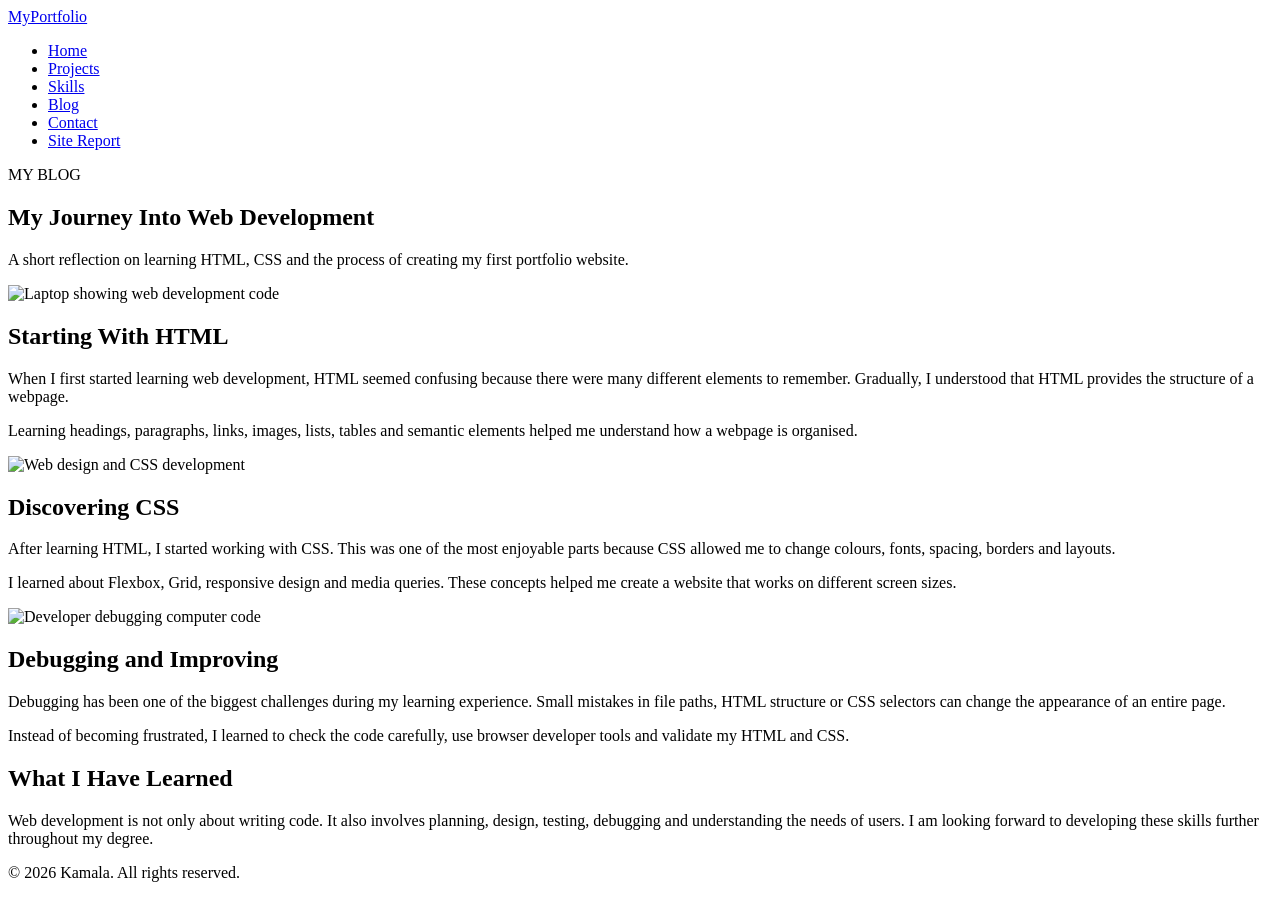
==== blog.html @ 98868a3c "My blog" ====
<!DOCTYPE html>
<html lang="en">
<head>
    <meta charset="UTF-8">
    <meta name="viewport" content="width=device-width, initial-scale=1.0">
    <meta name="description" content="A blog about my journey into web development.">
    <title>Blog | My Portfolio</title>
    <link rel="stylesheet" href="style.css">
</head>

<body>

<header class="site-header">

    <a class="logo" href="index.html">MyPortfolio</a>

    <nav aria-label="Main navigation">
        <ul class="nav-list">
            <li><a href="index.html">Home</a></li>
            <li><a href="project.html">Projects</a></li>
            <li><a href="skills.html">Skills</a></li>
            <li><a class="active" href="blog.html">Blog</a></li>
            <li><a href="contact.html">Contact</a></li>
            <li><a href="sitereport.html">Site Report</a></li>
        </ul>
    </nav>

</header>


<main>

    <section class="page-heading">

        <p class="small-heading">MY BLOG</p>

        <h1>My Journey Into Web Development</h1>

        <p>
            A short reflection on learning HTML, CSS and the process
            of creating my first portfolio website.
        </p>

    </section>


    <article class="blog-post">

        <img src="blog1.PNG"
             alt="Laptop showing web development code"
             class="blog-image">

        <div class="blog-content">

            <h2>Starting With HTML</h2>

            <p>
                When I first started learning web development,
                HTML seemed confusing because there were many
                different elements to remember. Gradually, I
                understood that HTML provides the structure of
                a webpage.
            </p>

            <p>
                Learning headings, paragraphs, links, images,
                lists, tables and semantic elements helped me
                understand how a webpage is organised.
            </p>

        </div>

    </article>


    <article class="blog-post reverse">

        <img src="blog2.PNG"
             alt="Web design and CSS development"
             class="blog-image">

        <div class="blog-content">

            <h2>Discovering CSS</h2>

            <p>
                After learning HTML, I started working with CSS.
                This was one of the most enjoyable parts because
                CSS allowed me to change colours, fonts, spacing,
                borders and layouts.
            </p>

            <p>
                I learned about Flexbox, Grid, responsive design
                and media queries. These concepts helped me create
                a website that works on different screen sizes.
            </p>

        </div>

    </article>


    <article class="blog-post">

        <img src="blog3.PNG"
             alt="Developer debugging computer code"
             class="blog-image">

        <div class="blog-content">

            <h2>Debugging and Improving</h2>

            <p>
                Debugging has been one of the biggest challenges
                during my learning experience. Small mistakes in
                file paths, HTML structure or CSS selectors can
                change the appearance of an entire page.
            </p>

            <p>
                Instead of becoming frustrated, I learned to check
                the code carefully, use browser developer tools
                and validate my HTML and CSS.
            </p>

        </div>

    </article>


    <section class="blog-conclusion">

        <h2>What I Have Learned</h2>

        <p>
            Web development is not only about writing code. It also
            involves planning, design, testing, debugging and
            understanding the needs of users. I am looking forward
            to developing these skills further throughout my degree.
        </p>

    </section>

</main>


<footer class="site-footer">

    <p>&copy; 2026 Kamala. All rights reserved.</p>

</footer>

</body>
</html>
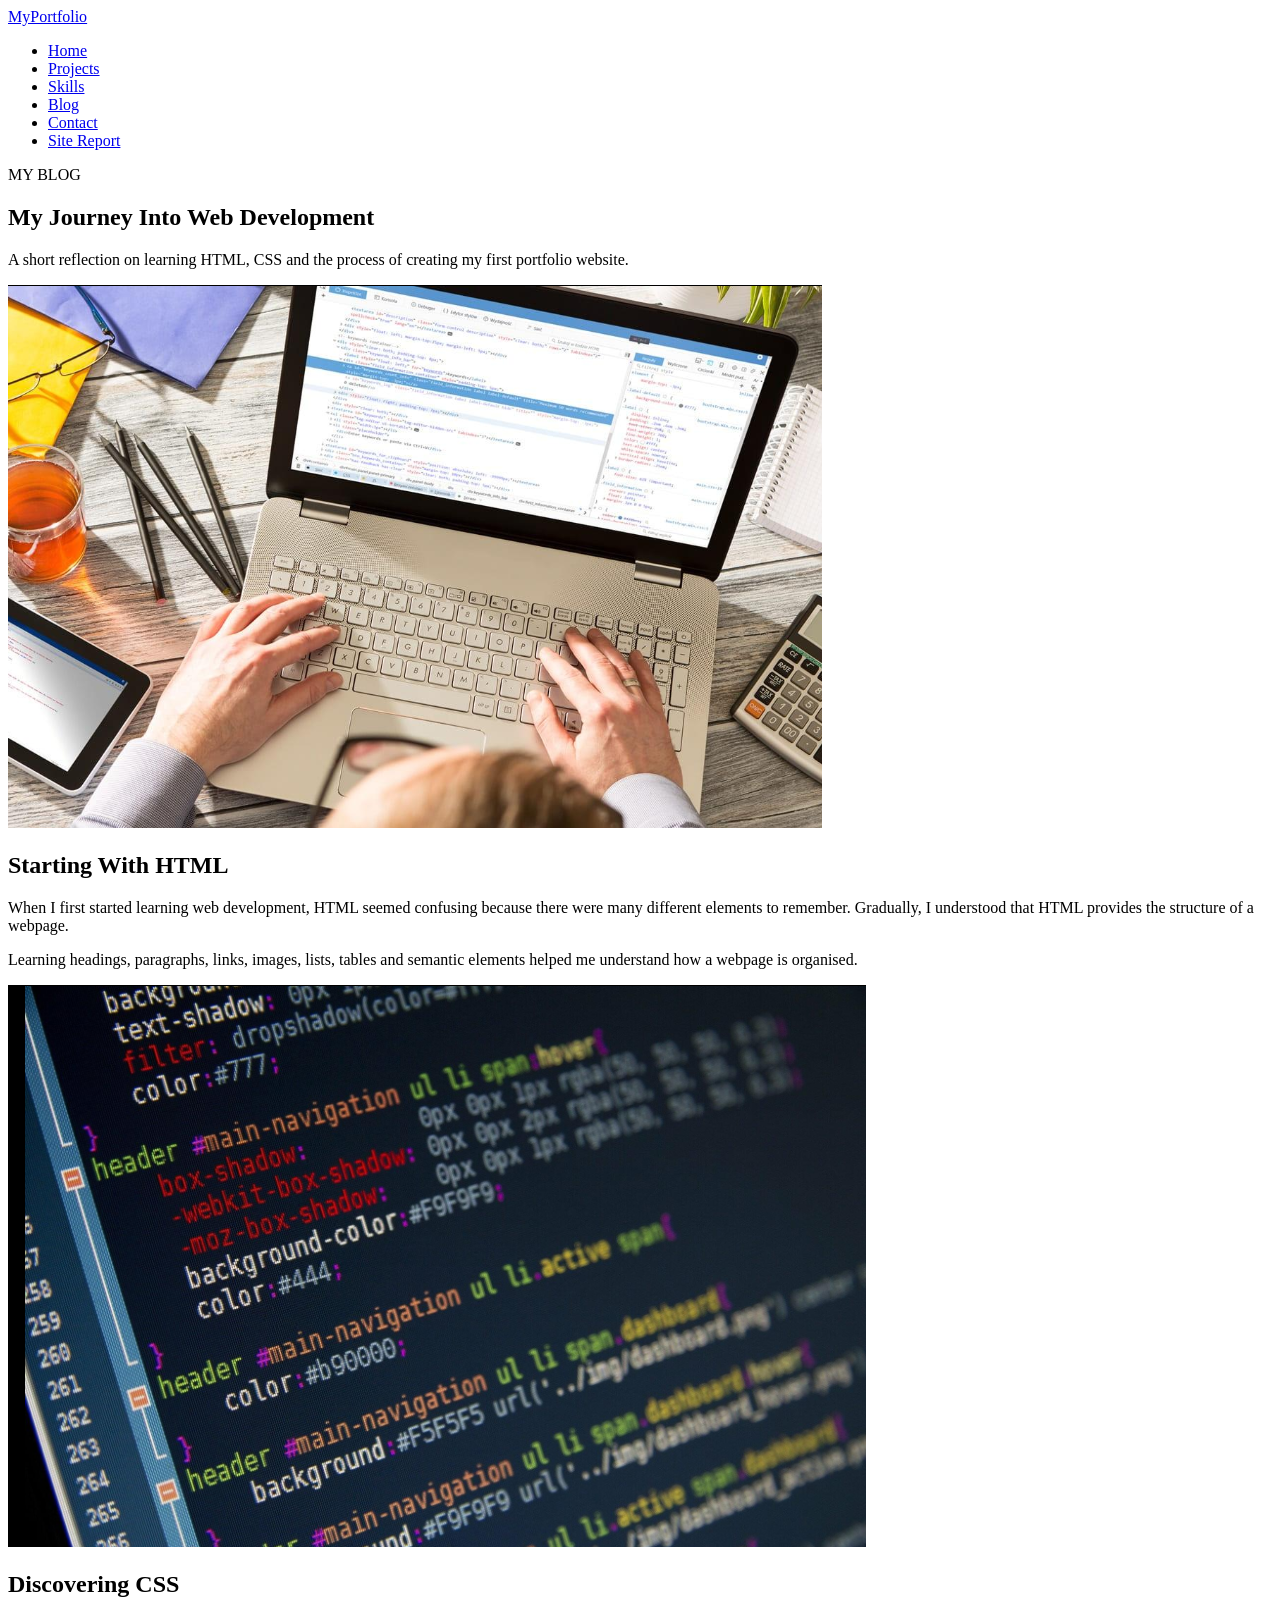
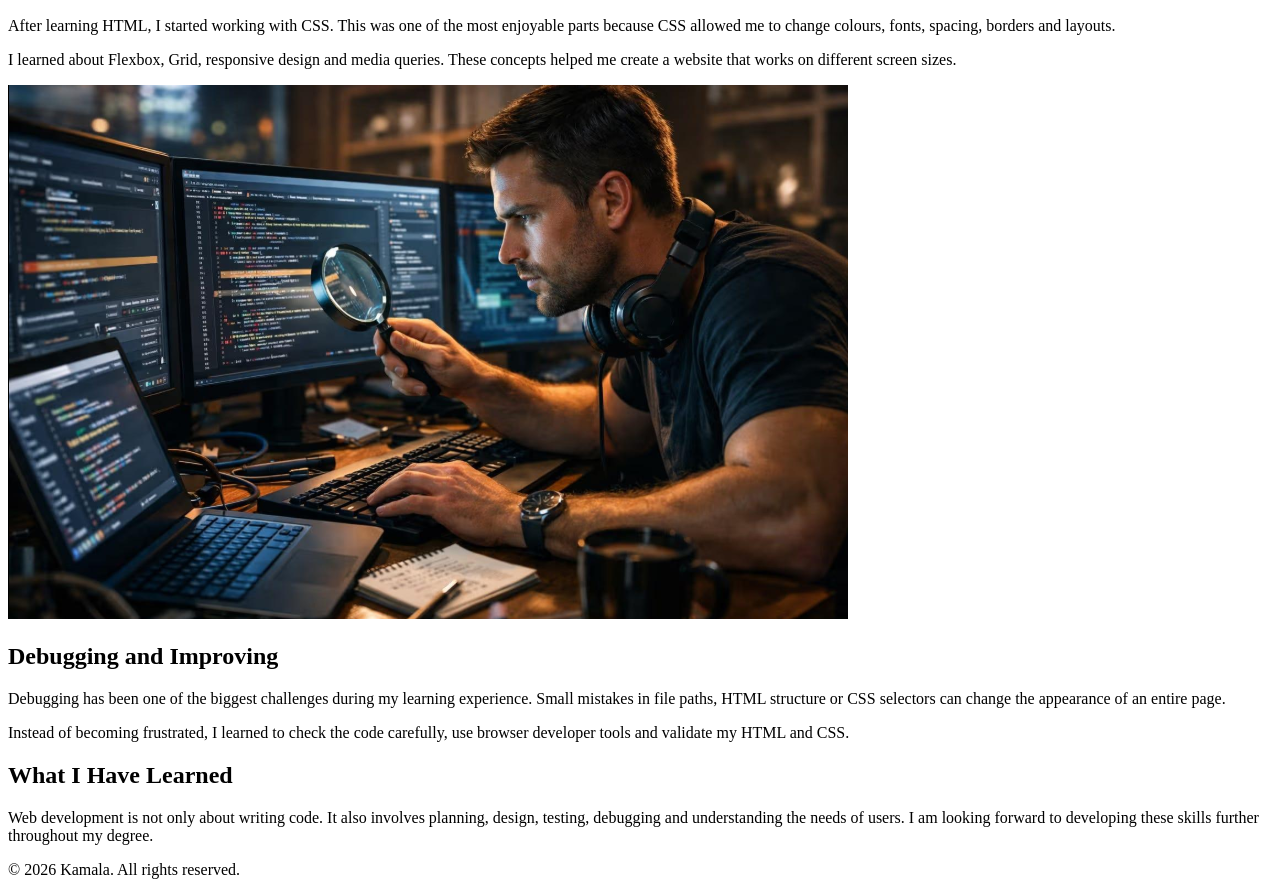
==== commit 6e0e8417: "updated website code" ====
--- a/blog.html
+++ b/blog.html
@@ -17,7 +17,7 @@
     <nav aria-label="Main navigation">
         <ul class="nav-list">
             <li><a href="index.html">Home</a></li>
-            <li><a href="project.html">Projects</a></li>
+            <li><a href="projects.html">Projects</a></li>
             <li><a href="skills.html">Skills</a></li>
             <li><a class="active" href="blog.html">Blog</a></li>
             <li><a href="contact.html">Contact</a></li>
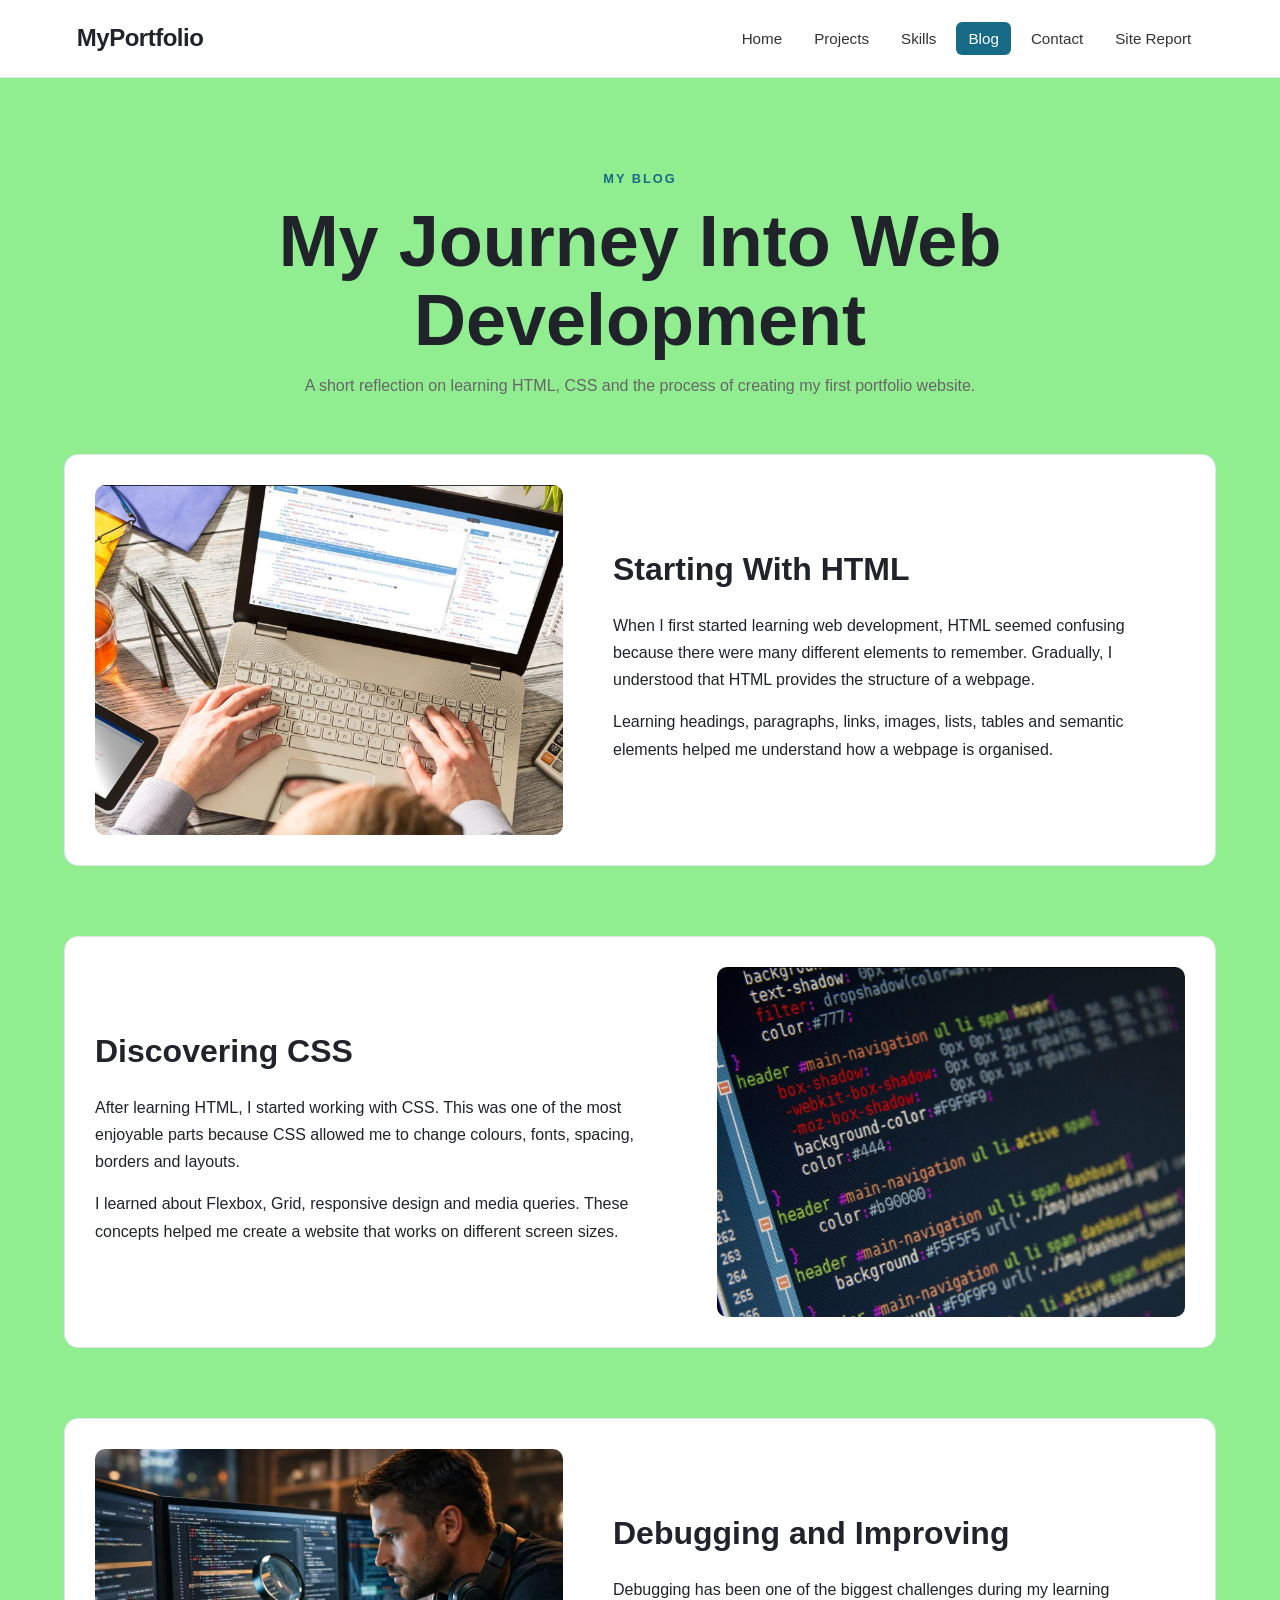
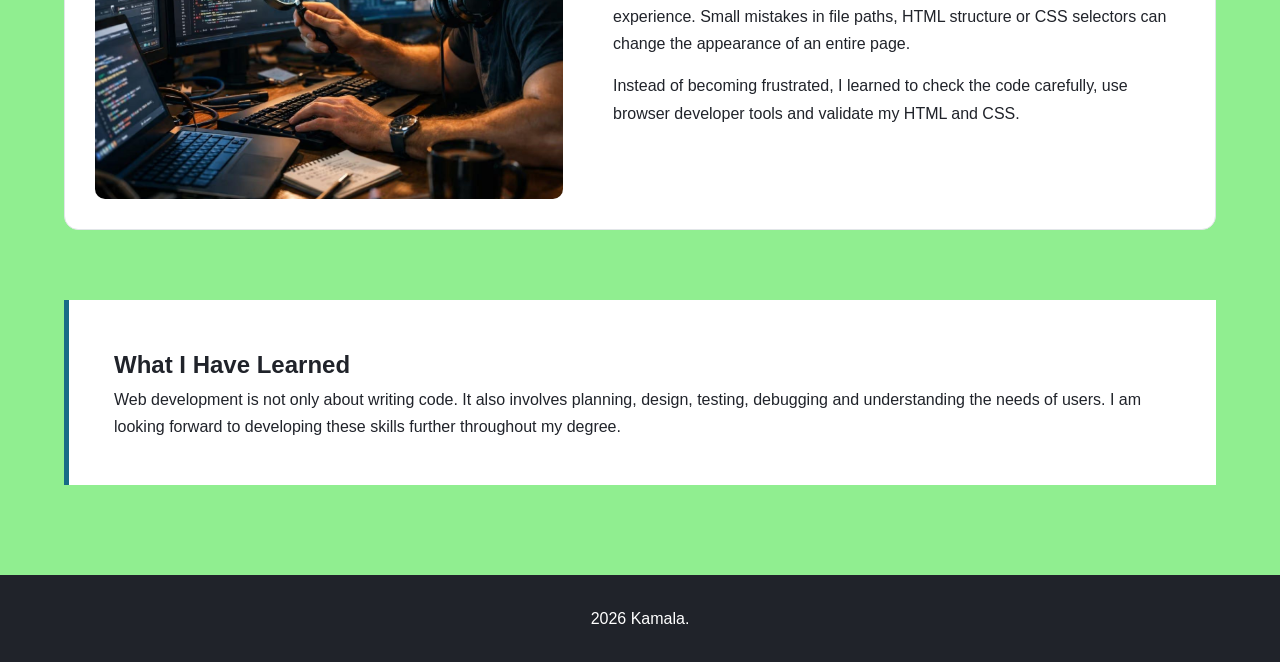
==== commit 1e8f9a7f: "Update portfolio website" ====
--- a/blog.html
+++ b/blog.html
@@ -147,7 +147,7 @@
 
 <footer class="site-footer">
 
-    <p>&copy; 2026 Kamala. All rights reserved.</p>
+    <p> 2026 Kamala. </p>
 
 </footer>
 
--- a/style.css
+++ b/style.css
@@ -0,0 +1,659 @@
+* {
+    margin: 0;
+    padding: 0;
+    box-sizing: border-box;
+}
+
+html {
+    scroll-behavior: smooth;
+}
+
+body {
+    font-family: Arial, Helvetica, sans-serif;
+    line-height: 1.7;
+    color: #20232a;
+    background:lightgreen;
+}
+
+img {
+    max-width: 100%;
+    display: block;
+}
+
+a {
+    color: #176b87;
+}
+
+a:hover {
+    color: #0d4f65;
+}
+
+.site-header {
+    background: #ffffff;
+    border-bottom: 1px solid #dfe3e6;
+    padding: 18px 6%;
+    display: flex;
+    align-items: center;
+    justify-content: space-between;
+    gap: 30px;
+    position: sticky;
+    top: 0;
+    z-index: 1000;
+}
+
+.logo {
+    color: #20232a;
+    text-decoration: none;
+    font-size: 1.5rem;
+    font-weight: 800;
+    letter-spacing: -0.5px;
+}
+
+.nav-list {
+    list-style: none;
+    display: flex;
+    flex-wrap: wrap;
+    justify-content: center;
+    gap: 8px;
+}
+
+.nav-list a {
+    color: #333333;
+    text-decoration: none;
+    padding: 8px 12px;
+    border-radius: 6px;
+    font-size: 0.95rem;
+}
+
+.nav-list a:hover,
+.nav-list a.active {
+    color: #ffffff;
+    background: #176b87;
+}
+
+main {
+    width: min(1180px, 90%);
+    margin: auto;
+}
+
+.hero {
+    min-height: 600px;
+    display: grid;
+    grid-template-columns: 1.2fr 0.8fr;
+    align-items: center;
+    gap: 70px;
+    padding: 80px 0;
+}
+
+.hero-content h1 {
+    font-size: clamp(3rem, 7vw, 5.8rem);
+    line-height: 1.05;
+    margin: 15px 0 25px;
+}
+
+.hero-content h1 span {
+    color: #176b87;
+}
+
+.small-heading {
+    color: #176b87;
+    font-size: 0.8rem;
+    font-weight: 800;
+    letter-spacing: 2px;
+}
+
+.hero-text {
+    max-width: 650px;
+    font-size: 1.1rem;
+    color: #555555;
+}
+
+.hero-buttons {
+    display: flex;
+    flex-wrap: wrap;
+    gap: 15px;
+    margin-top: 30px;
+}
+
+.button {
+    display: inline-block;
+    border: none;
+    background: #176b87;
+    color: #ffffff;
+    padding: 12px 22px;
+    border-radius: 6px;
+    text-decoration: none;
+    cursor: pointer;
+    font-weight: 700;
+    font-size: 0.95rem;
+}
+
+.button:hover {
+    background: #0d4f65;
+    color: #ffffff;
+}
+
+.button-outline {
+    background: transparent;
+    border: 2px solid #176b87;
+    color: #176b87;
+}
+
+.button-outline:hover {
+    background: #176b87;
+    color: #ffffff;
+}
+
+.hero-image img {
+    width: 100%;
+    max-width: 430px;
+    aspect-ratio: 1 / 1;
+    object-fit: cover;
+    margin: auto;
+    border-radius: 25px;
+    box-shadow: 0 20px 50px rgba(0, 0, 0, 0.12);
+}
+
+.section {
+    margin: 70px 0;
+}
+
+.section > h2 {
+    margin-bottom: 30px;
+    font-size: 2rem;
+}
+
+.intro-grid {
+    display: grid;
+    grid-template-columns: repeat(3, 1fr);
+    gap: 25px;
+}
+
+.card {
+    background: #ffffff;
+    padding: 30px;
+    border: 1px solid #e1e5e8;
+    border-radius: 12px;
+    box-shadow: 0 8px 25px rgba(0, 0, 0, 0.04);
+}
+
+.card h2 {
+    margin: 12px 0;
+}
+
+.icon {
+    color: #176b87;
+    font-weight: 800;
+    font-size: 1.2rem;
+}
+
+.about-preview {
+    display: grid;
+    grid-template-columns: 1fr 1fr;
+    gap: 50px;
+    padding: 55px;
+    background: #ffffff;
+    border-radius: 15px;
+    border: 1px solid #e1e5e8;
+}
+
+.about-preview h2 {
+    font-size: 2.2rem;
+    line-height: 1.2;
+}
+
+.page-heading {
+    padding: 90px 0 55px;
+    text-align: center;
+}
+
+.page-heading h1 {
+    font-size: clamp(2.7rem, 6vw, 4.5rem);
+    line-height: 1.1;
+    margin: 12px 0;
+}
+
+.page-heading p:last-child {
+    max-width: 700px;
+    margin: auto;
+    color: #666666;
+}
+
+/* Project page - intentionally different grid */
+
+.projects-grid {
+    display: grid;
+    grid-template-columns: repeat(2, 1fr);
+    grid-template-rows: auto auto;
+    gap: 25px;
+    margin-bottom: 90px;
+}
+
+.project-card {
+    background: #ffffff;
+    border: 1px solid #e1e5e8;
+    border-radius: 14px;
+    overflow: hidden;
+}
+
+.project-large {
+    grid-row: span 2;
+}
+
+.project-wide {
+    grid-column: span 2;
+    display: grid;
+    align-items: center;
+}
+
+.project-card img {
+    width: 100%;
+    height: 250px;
+    object-fit: cover;
+}
+
+.project-large img {
+    height: 350px;
+}
+
+.project-content {
+    padding: 28px;
+}
+
+.project-content span {
+    color: #176b87;
+    font-size: 0.75rem;
+    font-weight: 800;
+    letter-spacing: 1.5px;
+}
+
+.project-content h2 {
+    margin: 8px 0 12px;
+}
+
+.project-content a {
+    display: inline-block;
+    margin-top: 15px;
+    font-weight: 700;
+}
+
+/* Contact */
+
+.contact-grid {
+    display: grid;
+    grid-template-columns: 0.8fr 1.2fr;
+    gap: 50px;
+    margin-bottom: 90px;
+}
+
+.contact-information,
+.contact-form-container {
+    background: #ffffff;
+    padding: 40px;
+    border: 1px solid #e1e5e8;
+    border-radius: 14px;
+}
+
+.contact-information h2,
+.contact-form-container h2 {
+    margin-bottom: 20px;
+}
+
+.contact-item {
+    margin-top: 30px;
+    padding-top: 20px;
+    border-top: 1px solid #e1e5e8;
+}
+
+.contact-item h3 {
+    margin-bottom: 5px;
+}
+
+.form-group {
+    margin-bottom: 20px;
+}
+
+.form-group label {
+    display: block;
+    margin-bottom: 7px;
+    font-weight: 700;
+}
+
+.form-group input,
+.form-group textarea {
+    width: 100%;
+    padding: 12px;
+    border: 1px solid #cbd1d5;
+    border-radius: 6px;
+    font: inherit;
+    background: #ffffff;
+}
+
+.form-group input:focus,
+.form-group textarea:focus {
+    outline: 2px solid #176b87;
+    border-color: #176b87;
+}
+
+/* Skills */
+
+.table-wrapper {
+    overflow-x: auto;
+}
+
+table {
+    width: 100%;
+    border-collapse: collapse;
+    background: #ffffff;
+}
+
+caption {
+    text-align: left;
+    font-weight: 700;
+    padding: 15px 0;
+}
+
+th,
+td {
+    padding: 16px;
+    border: 1px solid #dfe3e6;
+    text-align: left;
+}
+
+th {
+    background: #176b87;
+    color: #ffffff;
+}
+
+tr:nth-child(even) {
+    background: #f0f4f6;
+}
+
+.skills-list {
+    display: grid;
+    grid-template-columns: repeat(4, 1fr);
+    gap: 20px;
+}
+
+.skill-item {
+    background: #ffffff;
+    padding: 25px;
+    border: 1px solid #e1e5e8;
+    border-radius: 10px;
+}
+
+.skill-item h3 {
+    margin-bottom: 8px;
+    color: #176b87;
+}
+
+.two-column {
+    display: grid;
+    grid-template-columns: 1fr 1fr;
+    gap: 50px;
+}
+
+.styled-list {
+    padding-left: 25px;
+}
+
+.styled-list li {
+    margin-bottom: 10px;
+}
+
+.numbered {
+    list-style-type: decimal;
+}
+
+/* Blog */
+
+.blog-post {
+    display: grid;
+    grid-template-columns: 0.9fr 1.1fr;
+    gap: 50px;
+    align-items: center;
+    margin-bottom: 70px;
+    background: #ffffff;
+    padding: 30px;
+    border: 1px solid #e1e5e8;
+    border-radius: 14px;
+}
+
+.blog-post.reverse {
+    grid-template-columns: 1.1fr 0.9fr;
+}
+
+.blog-post.reverse .blog-image {
+    order: 2;
+}
+
+.blog-image {
+    width: 100%;
+    height: 350px;
+    object-fit: cover;
+    border-radius: 10px;
+}
+
+.blog-content h2 {
+    font-size: 2rem;
+    margin-bottom: 15px;
+}
+
+.blog-content p {
+    margin-bottom: 15px;
+}
+
+.blog-conclusion {
+    background: #ffffff;
+    padding: 45px;
+    border-left: 5px solid #176b87;
+    margin-bottom: 90px;
+}
+
+/* Site report */
+
+.report {
+    max-width: 900px;
+    margin: 0 auto 90px;
+}
+
+.report-section {
+    margin-bottom: 55px;
+}
+
+.report-section h2 {
+    font-size: 2rem;
+    margin-bottom: 18px;
+}
+
+.report-section p {
+    margin-bottom: 18px;
+}
+
+.development-log {
+    padding-left: 25px;
+}
+
+.development-log li {
+    margin-bottom: 15px;
+}
+
+.validation-grid {
+    display: grid;
+    grid-template-columns: 1fr 1fr;
+    gap: 25px;
+    margin-top: 30px;
+}
+
+.validation-grid figure {
+    background: #ffffff;
+    padding: 15px;
+    border: 1px solid #dfe3e6;
+    border-radius: 10px;
+}
+
+.validation-grid img {
+    width: 100%;
+    height: 300px;
+    object-fit: contain;
+    background: #f1f1f1;
+}
+
+.validation-grid figcaption {
+    padding: 12px 5px 5px;
+    font-weight: 700;
+}
+
+.note {
+    padding: 15px;
+    background: #fff5d9;
+    border-left: 4px solid #d49b00;
+}
+
+/* Footer */
+
+.site-footer {
+    background: #20232a;
+    color: #ffffff;
+    text-align: center;
+    padding: 30px 6%;
+    margin-top: 50px;
+}
+
+
+/* Responsive design */
+
+@media (max-width: 900px) {
+
+    .site-header {
+        flex-direction: column;
+        align-items: center;
+    }
+
+    .hero {
+        grid-template-columns: 1fr;
+        text-align: center;
+    }
+
+    .hero-buttons {
+        justify-content: center;
+    }
+
+    .intro-grid {
+        grid-template-columns: 1fr;
+    }
+
+    .about-preview {
+        grid-template-columns: 1fr;
+    }
+
+    .skills-list {
+        grid-template-columns: repeat(2, 1fr);
+    }
+
+    .contact-grid {
+        grid-template-columns: 1fr;
+    }
+
+    .blog-post,
+    .blog-post.reverse {
+        grid-template-columns: 1fr;
+    }
+
+    .blog-post.reverse .blog-image {
+        order: 0;
+    }
+
+    .validation-grid {
+        grid-template-columns: 1fr;
+    }
+
+}
+
+@media (max-width: 650px) {
+
+    main {
+        width: 92%;
+    }
+
+    .site-header {
+        position: static;
+        padding: 15px 4%;
+    }
+
+    .nav-list {
+        gap: 3px;
+    }
+
+    .nav-list a {
+        display: block;
+        padding: 7px 8px;
+        font-size: 0.85rem;
+    }
+
+    .hero {
+        padding: 55px 0;
+    }
+
+    .hero-content h1 {
+        font-size: 3rem;
+    }
+
+    .page-heading {
+        padding: 60px 0 40px;
+    }
+
+    .projects-grid {
+        grid-template-columns: 1fr;
+    }
+
+    .project-large {
+        grid-row: auto;
+    }
+
+    .project-wide {
+        grid-column: auto;
+    }
+
+    .project-card img,
+    .project-large img {
+        height: 230px;
+    }
+
+    .two-column {
+        grid-template-columns: 1fr;
+        gap: 30px;
+    }
+
+    .skills-list {
+        grid-template-columns: 1fr;
+    }
+
+    .contact-information,
+    .contact-form-container {
+        padding: 25px;
+    }
+
+    .blog-post {
+        padding: 20px;
+        gap: 25px;
+    }
+
+    .blog-image {
+        height: 250px;
+    }
+
+    .blog-conclusion {
+        padding: 25px;
+    }
+
+    .report-section h2 {
+        font-size: 1.6rem;
+    }
+
+    .validation-grid img {
+        height: 220px;
+    }
+
+}
+
